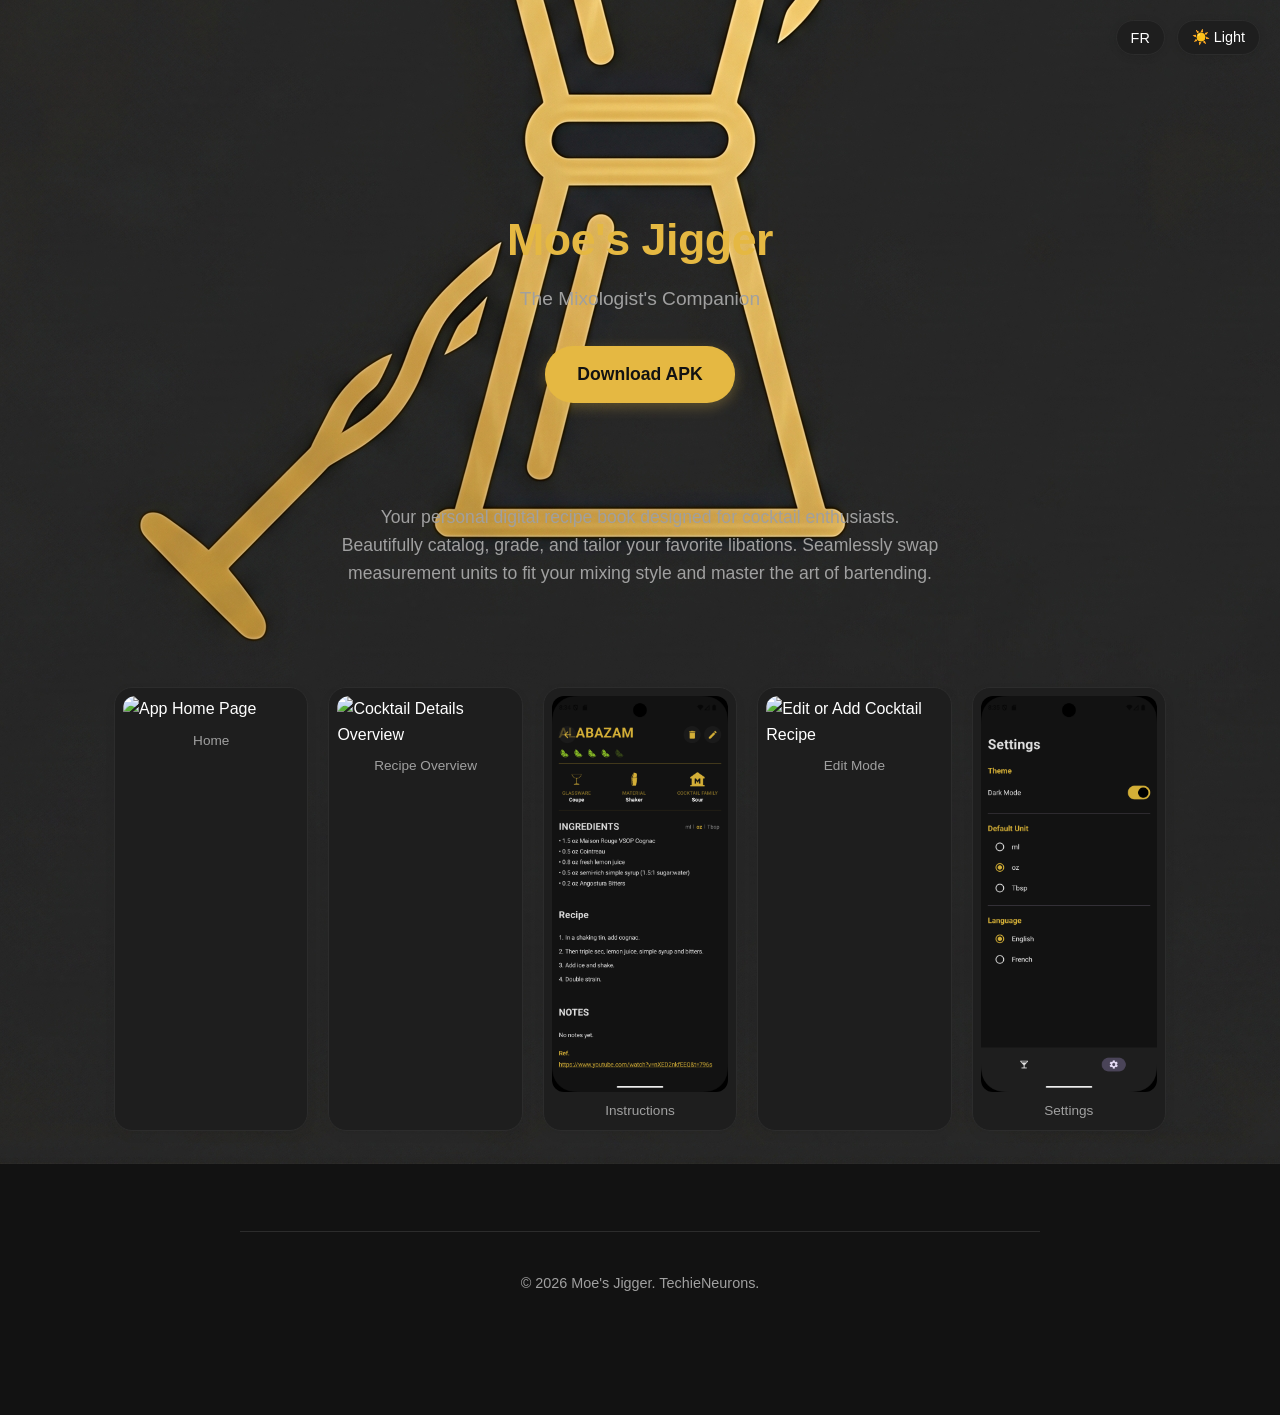
==== index.html @ d4369d5e "Two old fashion later..." ====
<!DOCTYPE html>
<html lang="en" data-theme="dark">
<head>
    <meta charset="UTF-8">
    <meta name="viewport" content="width=device-width, initial-scale=1.0">
    <title>Moe's Jigger - The Mixologist's Companion</title>
    <link rel="stylesheet" href="style.css">
    <link rel="icon" type="image/x-icon" href="/img/moes_jigger_icon.png">
</head>
<body>

    <!-- Theme and Language Switches -->
    <div class="controls">
        <button class="btn-control" id="langToggle" onclick="toggleLanguage()">FR</button>
        <button class="btn-control" id="themeToggle" onclick="toggleTheme()">☀️ Light</button>
    </div>

    <!-- Hero / Main Header -->
    <header>
        <div class="logo-container">
             <img src="img/moes_jigger_icon.png" alt="Moe's jigger icon">
        </div>
        <h1><span class="brand-name" id="title">Moe's Jigger</span></h1>
        <p class="tagline" id="tagline">The Mixologist's Companion</p>
        <a href="#" class="cta-btn" id="downloadBtn">Download APK</a>
    </header>

    <!-- Concept Description -->
    <section class="concept-section">
        <p class="concept-text" id="conceptText">
            Your personal digital recipe book designed for cocktail enthusiasts. Beautifully catalog, grade, and tailor your favorite libations. Seamlessly swap measurement units to fit your mixing style and master the art of bartending.
        </p>
    </section>

    <!-- Showcase Screenshots -->
    <section class="gallery-section">
        <div class="gallery-grid">
            <div class="screenshot-wrapper">
                <img src="img/home_page_cocktails_listing.jpg" alt="App Home Page">
                <div class="screenshot-label" data-en="Home" data-fr="Accueil">Home</div>
            </div>
            <div class="screenshot-wrapper">
                <img src="img/cocktails_details_1.jpg" alt="Cocktail Details Overview">
                <div class="screenshot-label" data-en="Recipe Overview" data-fr="Aperçu Recette">Recipe Overview</div>
            </div>
            <div class="screenshot-wrapper">
                <img src="img/cocktails_details_2.png" alt="Cocktail Details Recipe Steps">
                <div class="screenshot-label" data-en="Instructions" data-fr="Instructions">Instructions</div>
            </div>
            <div class="screenshot-wrapper">
                <img src="img/edit_cocktail.jpg" alt="Edit or Add Cocktail Recipe">
                <div class="screenshot-label" data-en="Edit Mode" data-fr="Mode Édition">Edit Mode</div>
            </div>
            <div class="screenshot-wrapper">
                <img src="img/settings.png" alt="App Settings Configuration">
                <div class="screenshot-label" data-en="Settings" data-fr="Paramètres">Settings</div>
            </div>
        </div>
    </section>

    <!-- Footer -->
    <footer>
        <p>&copy; 2026 Moe's Jigger. TechieNeurons.</p>
    </footer>

    <!-- Interactive Logic (Internationalization & Dark/Light Mode Switch) -->
    <script src="script.js"></script>
</body>
</html>
---- style.css ----
/* Color Palette & Variables extracted from the app screenshots */
:root[data-theme="dark"] {
    --bg-primary: #121212;
    --bg-card: #1E1E1E;
    --text-primary: #FFFFFF;
    --text-secondary: #A0A0A0;
    --accent: #E5B842; /* Premium Gold/Amber from the app */
    --accent-dim: #A68226;
    --border: #2C2C2C;
    --toggle-bg: #2C2C2C;
}

:root[data-theme="light"] {
    --bg-primary: #FAFAFA;
    --bg-card: #FFFFFF;
    --text-primary: #121212;
    --text-secondary: #666666;
    --accent: #D4A327;
    --accent-dim: #A68226;
    --border: #E5E5E5;
    --toggle-bg: #E5E5E5;
}

* {
    box-sizing: border-box;
    margin: 0;
    padding: 0;
    transition: background-color 0.3s, color 0.3s, border-color 0.3s;
}

body {
    font-family: -apple-system, BlinkMacSystemFont, "Segoe UI", Roboto, Helvetica, Arial, sans-serif;
    background-color: var(--bg-primary);
    color: var(--text-primary);
    line-height: 1.6;
    padding-bottom: 80px;
}

/* Controls Header (Fixed top right) */
.controls {
    position: fixed;
    top: 20px;
    right: 20px;
    display: flex;
    gap: 12px;
    z-index: 1000;
}

.btn-control {
    background-color: var(--bg-card);
    border: 1px solid var(--border);
    color: var(--text-primary);
    padding: 8px 14px;
    border-radius: 20px;
    cursor: pointer;
    font-size: 0.9rem;
    font-weight: 500;
    box-shadow: 0 2px 8px rgba(0,0,0,0.1);
}

.btn-control:hover {
    border-color: var(--accent);
}

/* Hero Section */
header {
    max-width: 1000px;
    margin: 0 auto;
    padding: 100px 24px 60px;
    text-align: center;
}

.logo-container {
    width: 80px;
    height: 80px;
    border: 2px solid var(--accent);
    border-radius: 50%;
    margin: 0 auto 24px;
    display: flex;
    align-items: center;
    justify-content: center;
}

/* Minimalist Jigger SVG icon matching your logo style */
.logo-svg {
    width: 40px;
    height: 40px;
    fill: none;
    stroke: var(--accent);
    stroke-width: 2;
}

h1 {
    font-size: 2.8rem;
    font-weight: 700;
    letter-spacing: -0.5px;
    margin-bottom: 8px;
}

.brand-name {
    color: var(--accent);
}

.tagline {
    font-size: 1.2rem;
    color: var(--text-secondary);
    margin-bottom: 32px;
}

.cta-btn {
    display: inline-block;
    background-color: var(--accent);
    color: #121212;
    text-decoration: none;
    padding: 14px 32px;
    border-radius: 28px;
    font-weight: 600;
    font-size: 1.1rem;
    box-shadow: 0 4px 14px rgba(229, 184, 66, 0.3);
    transition: transform 0.2s, box-shadow 0.2s;
}

.cta-btn:hover {
    transform: translateY(-2px);
    box-shadow: 0 6px 20px rgba(229, 184, 66, 0.4);
}

/* Concept/Features Section */
.concept-section {
    max-width: 800px;
    margin: 0 auto;
    padding: 40px 24px;
    text-align: center;
}

.concept-text {
    font-size: 1.1rem;
    color: var(--text-secondary);
    max-width: 600px;
    margin: 0 auto;
}

/* Screenshots Grid Section */
.gallery-section {
    max-width: 1100px;
    margin: 0 auto;
    padding: 60px 24px;
}

.gallery-grid {
    display: grid;
    grid-template-columns: repeat(auto-fit, minmax(180px, 1fr));
    gap: 20px;
    justify-content: center;
}

.screenshot-wrapper {
    background-color: var(--bg-card);
    border: 1px solid var(--border);
    border-radius: 18px;
    padding: 8px;
    box-shadow: 0 4px 12px rgba(0,0,0,0.05);
    overflow: hidden;
}

.screenshot-wrapper img {
    width: 100%;
    height: auto;
    border-radius: 12px;
    display: block;
}

.screenshot-label {
    text-align: center;
    font-size: 0.85rem;
    color: var(--text-secondary);
    margin-top: 8px;
    font-weight: 500;
}

/* Footer */
footer {
    text-align: center;
    padding: 40px 24px;
    color: var(--text-secondary);
    font-size: 0.9rem;
    border-top: 1px solid var(--border);
    max-width: 800px;
    margin: 40px auto 0;
}

/* Responsive adaptation */
@media (max-width: 600px) {
    h1 { font-size: 2.2rem; }
    header { padding-top: 80px; }
    .gallery-grid { grid-template-columns: repeat(2, 1fr); }
}
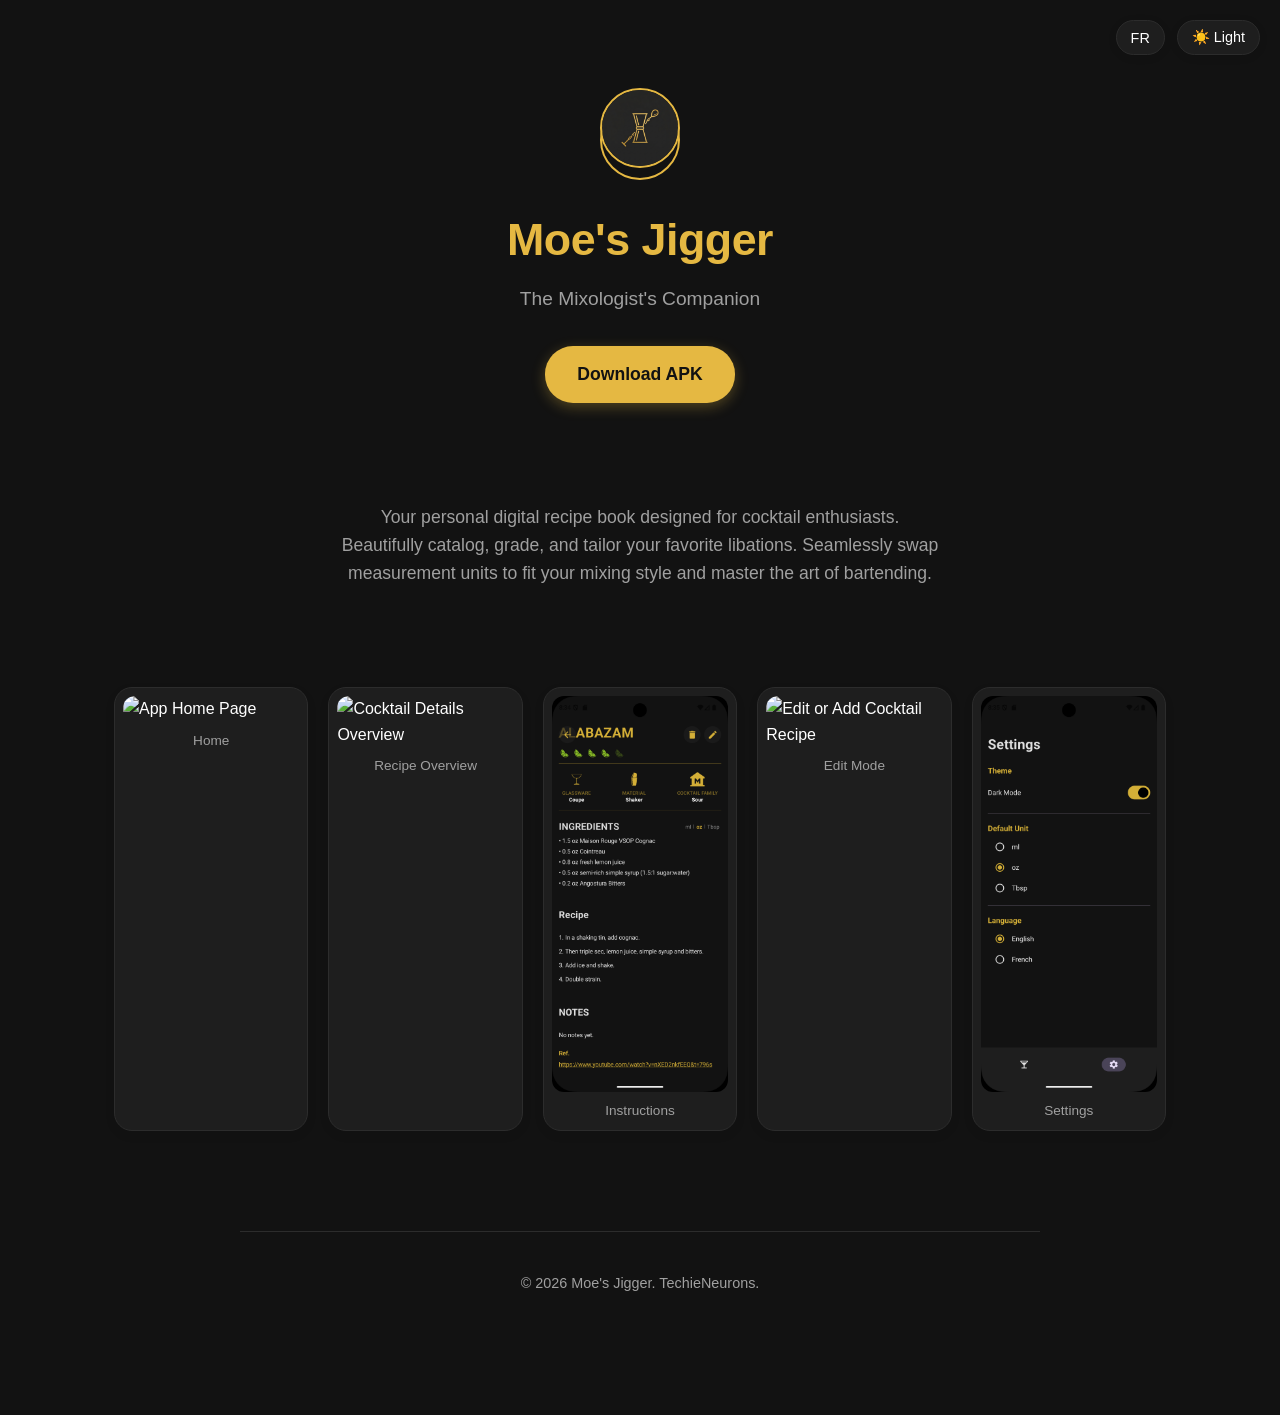
==== commit 8e9a50ce: "Trying to fix icon" ====
--- a/index.html
+++ b/index.html
@@ -18,7 +18,7 @@
     <!-- Hero / Main Header -->
     <header>
         <div class="logo-container">
-             <img src="img/moes_jigger_icon.png" alt="Moe's jigger icon">
+             <img src="img/moes_jigger_icon.png" alt="Moe's jigger icon" class="logo-container">
         </div>
         <h1><span class="brand-name" id="title">Moe's Jigger</span></h1>
         <p class="tagline" id="tagline">The Mixologist's Companion</p>
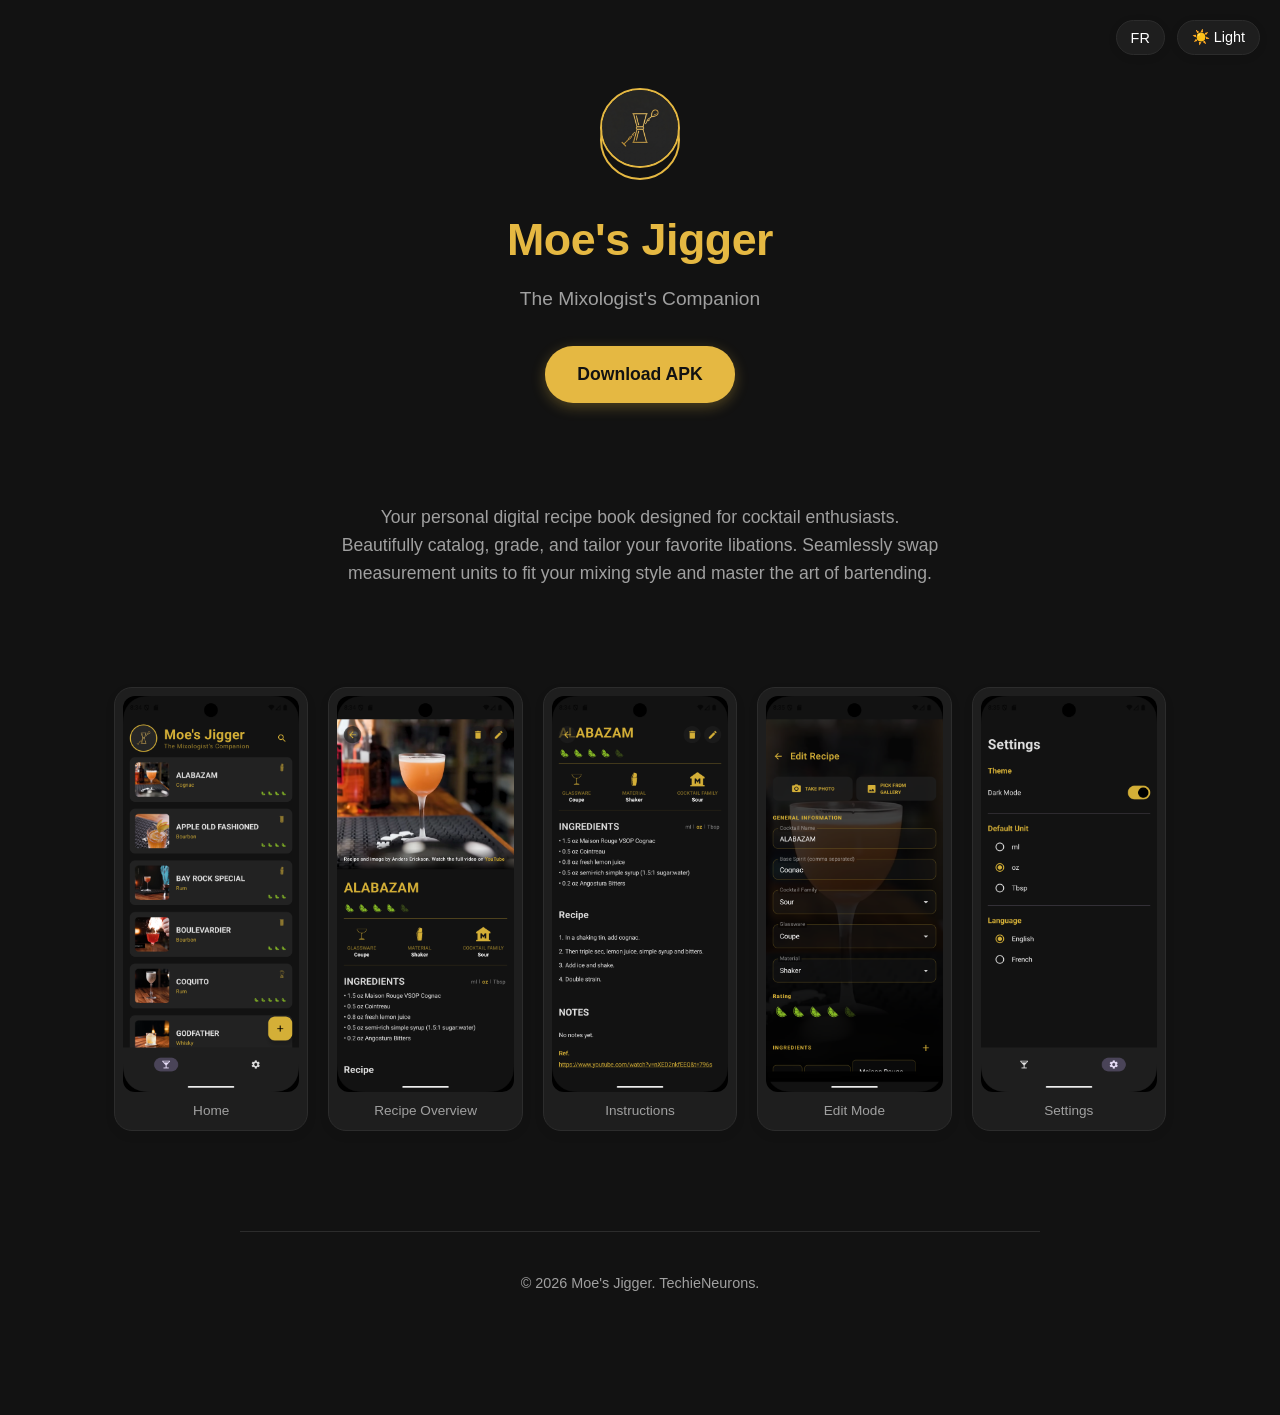
==== commit d7ac284e: "fixing images extensions" ====
--- a/index.html
+++ b/index.html
@@ -36,11 +36,11 @@
     <section class="gallery-section">
         <div class="gallery-grid">
             <div class="screenshot-wrapper">
-                <img src="img/home_page_cocktails_listing.jpg" alt="App Home Page">
+                <img src="img/home_page_cocktails_listing.png" alt="App Home Page">
                 <div class="screenshot-label" data-en="Home" data-fr="Accueil">Home</div>
             </div>
             <div class="screenshot-wrapper">
-                <img src="img/cocktails_details_1.jpg" alt="Cocktail Details Overview">
+                <img src="img/cocktails_details_1.png" alt="Cocktail Details Overview">
                 <div class="screenshot-label" data-en="Recipe Overview" data-fr="Aperçu Recette">Recipe Overview</div>
             </div>
             <div class="screenshot-wrapper">
@@ -48,7 +48,7 @@
                 <div class="screenshot-label" data-en="Instructions" data-fr="Instructions">Instructions</div>
             </div>
             <div class="screenshot-wrapper">
-                <img src="img/edit_cocktail.jpg" alt="Edit or Add Cocktail Recipe">
+                <img src="img/edit_cocktail.png" alt="Edit or Add Cocktail Recipe">
                 <div class="screenshot-label" data-en="Edit Mode" data-fr="Mode Édition">Edit Mode</div>
             </div>
             <div class="screenshot-wrapper">
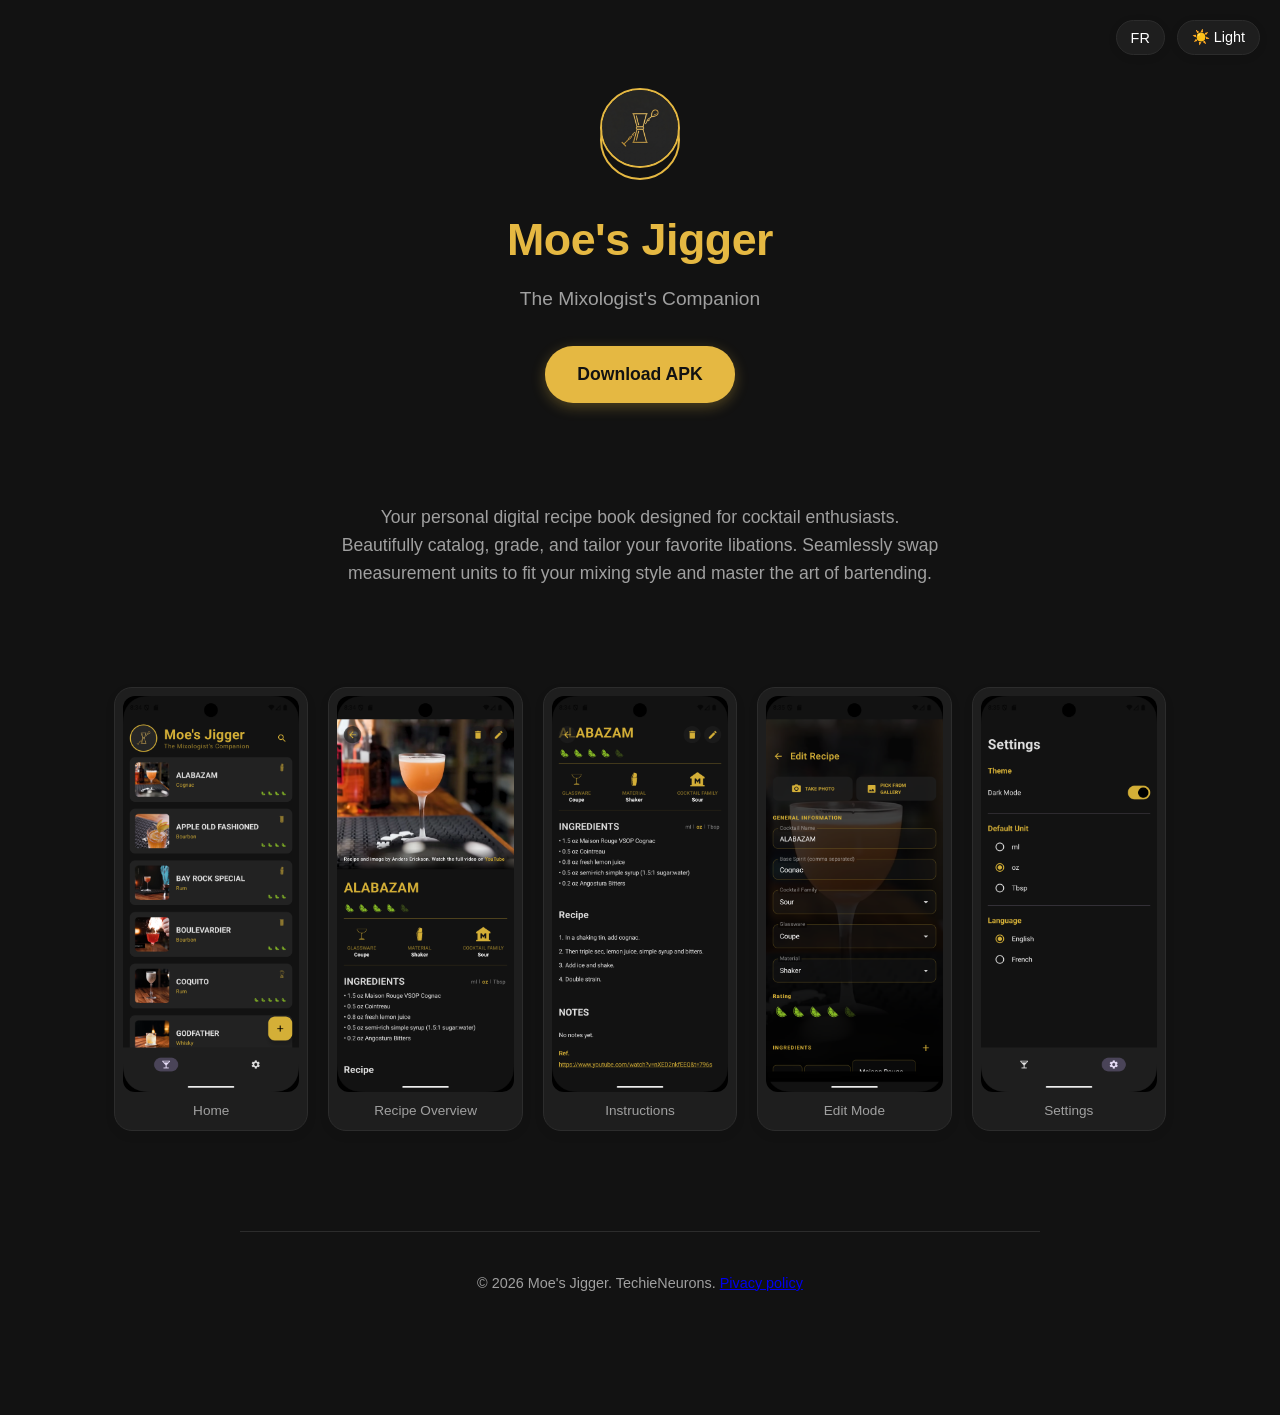
==== commit ac6b763b: "privacy policy link" ====
--- a/index.html
+++ b/index.html
@@ -60,7 +60,7 @@
 
     <!-- Footer -->
     <footer>
-        <p>&copy; 2026 Moe's Jigger. TechieNeurons.</p>
+        <p>&copy; 2026 Moe's Jigger. TechieNeurons. <a href="./privacy-policy.html">Pivacy policy</a></p>
     </footer>
 
     <!-- Interactive Logic (Internationalization & Dark/Light Mode Switch) -->
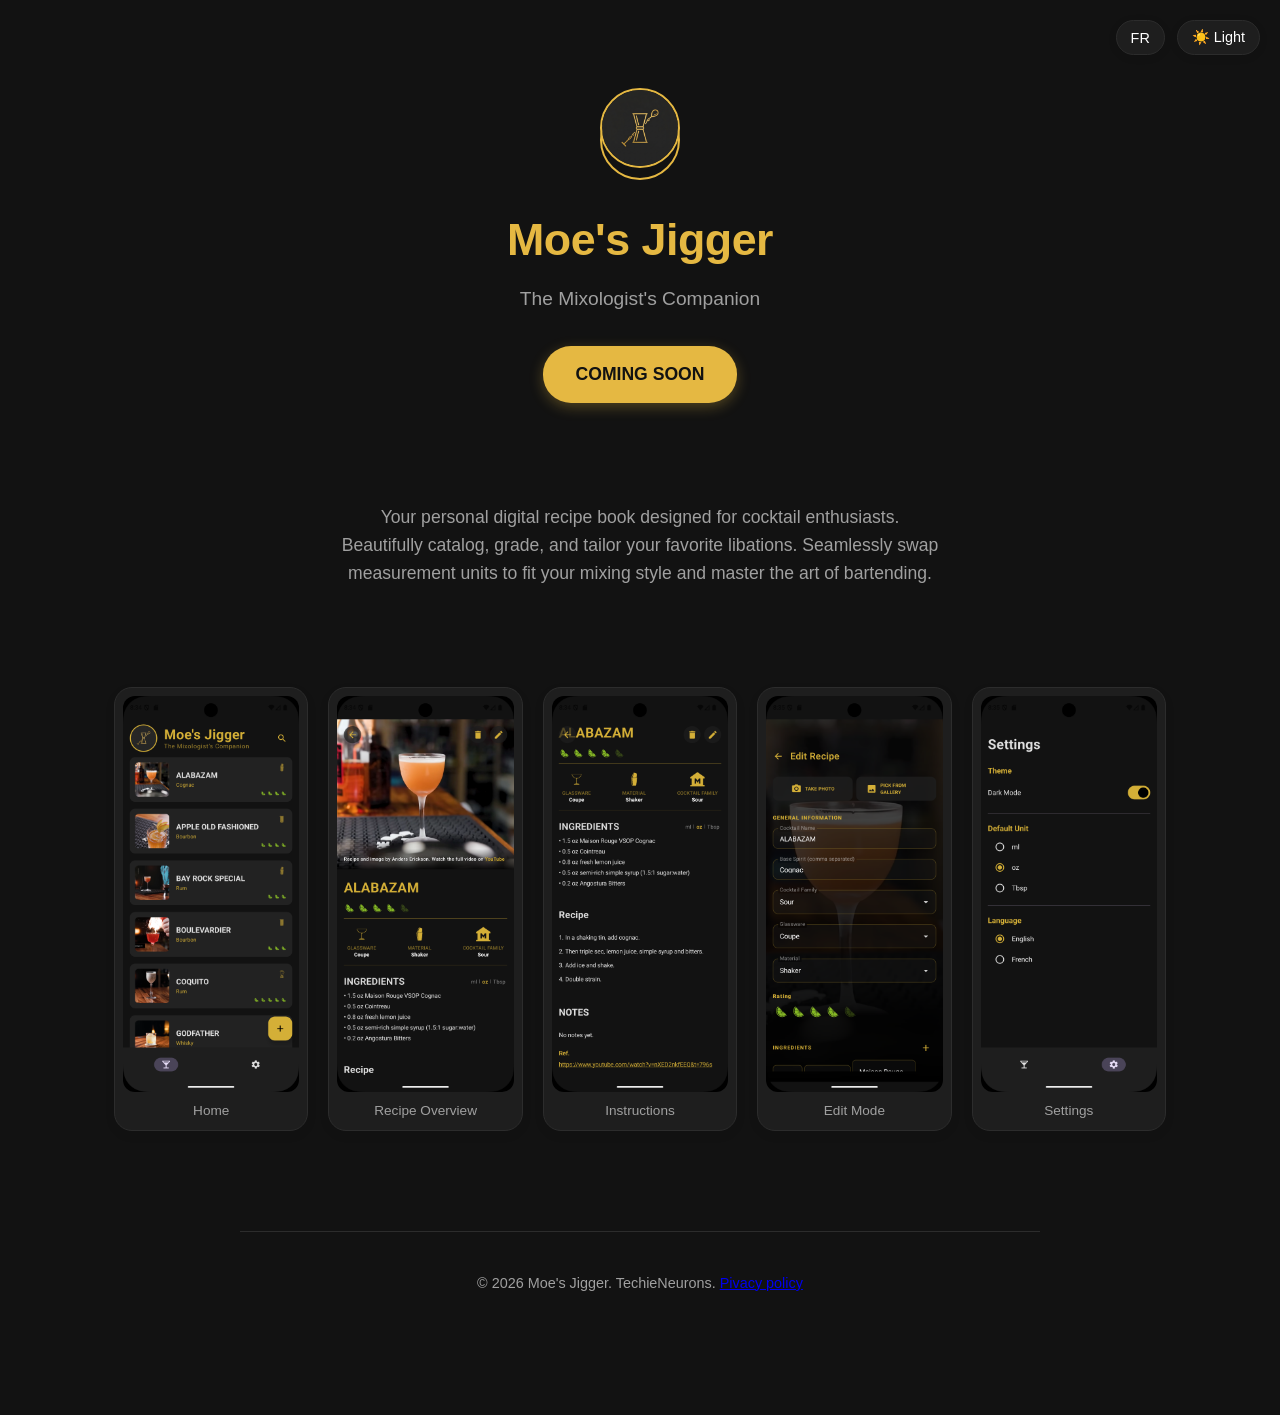
==== commit d5b78787: "Change the download apk button" ====
--- a/index.html
+++ b/index.html
@@ -22,7 +22,7 @@
         </div>
         <h1><span class="brand-name" id="title">Moe's Jigger</span></h1>
         <p class="tagline" id="tagline">The Mixologist's Companion</p>
-        <a href="#" class="cta-btn" id="downloadBtn">Download APK</a>
+        <a href="#" class="cta-btn" id="downloadBtn">COMING SOON</a>
     </header>
 
     <!-- Concept Description -->
